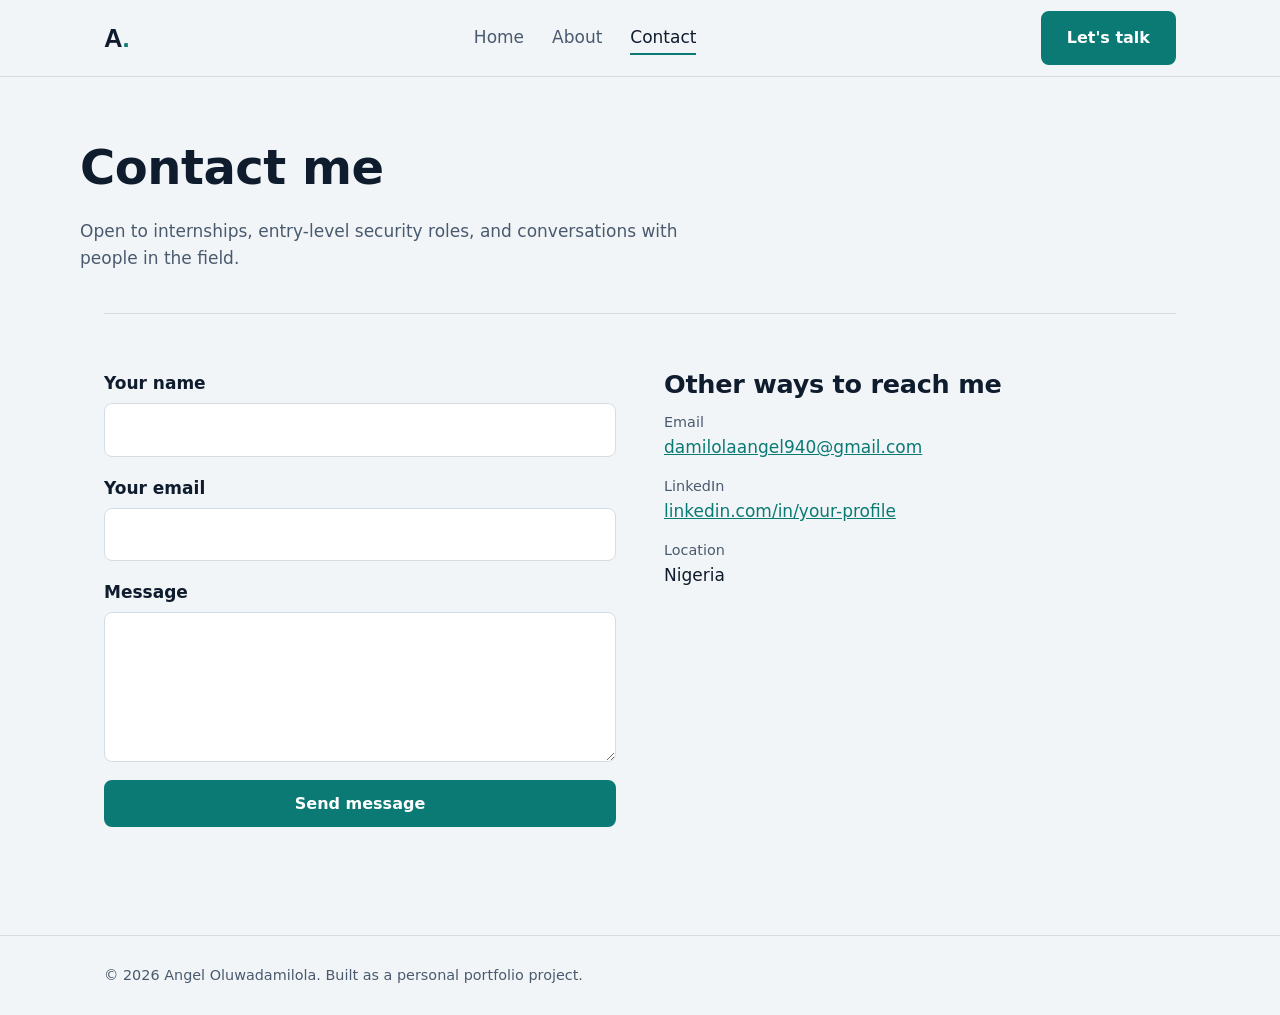
==== contact.html @ 919e04f5 "Add files via upload" ====
<!DOCTYPE html>
<html lang="en">
<head>
<meta charset="utf-8">
<meta name="viewport" content="width=device-width, initial-scale=1">
<meta http-equiv="Content-Security-Policy" content="default-src 'self'; style-src 'self' https://fonts.googleapis.com; font-src https://fonts.gstatic.com; img-src 'self' data:; script-src 'self'; base-uri 'self'; form-action 'none'">
<meta name="referrer" content="strict-origin-when-cross-origin">
<meta name="description" content="Angel, a Biochemistry graduate building a career in cybersecurity.">
<title>Contact | Angel Oluwadamilola</title>
<link rel="preconnect" href="https://fonts.googleapis.com">
<link rel="preconnect" href="https://fonts.gstatic.com" crossorigin>
<link rel="stylesheet" href="https://fonts.googleapis.com/css2?family=Bricolage+Grotesque:wght@600;800&family=Public+Sans:wght@400;500;600&display=swap">
<link rel="stylesheet" href="style.css">
</head>
<body>
<header class="site"><div class="wrap">
<a class="logo" href="index.html">A<span>.</span></a>
<nav aria-label="Main"><ul>
<li><a href="index.html"  >Home</a></li>
<li><a href="about.html"  >About</a></li>
<li><a href="contact.html" aria-current="page" >Contact</a></li>
</ul></nav>
<a class="btn" href="contact.html">Let's talk</a>
</div></header>
<main>
<div class="wrap page-title">
<h1>Contact me</h1>
<p>Open to internships, entry-level security roles, and conversations with people in the field.</p>
</div>
<div class="wrap"><section class="grid2">
<form id="contact-form" novalidate>
<label>Your name<input type="text" id="name" required autocomplete="name"></label>
<label>Your email<input type="email" id="email" required autocomplete="email"></label>
<label>Message<textarea id="message" required></textarea></label>
<button class="btn" type="submit">Send message</button>
<p id="status" role="status"></p>
</form>
<div>
<h2>Other ways to reach me</h2>
<ul class="contact-list">
<li><span>Email</span><a href="mailto:damilolaangel940@gmail.com">damilolaangel940@gmail.com</a></li>
<li><span>LinkedIn</span><a href="https://www.linkedin.com/" rel="noopener">linkedin.com/in/your-profile</a></li>
<li><span>Location</span>Nigeria</li>
</ul>
</div>
</section></div>
<script src="script.js"></script>
</main>
<footer><div class="wrap">&copy; 2026 Angel Oluwadamilola. Built as a personal portfolio project.</div></footer>
</body>
</html>
---- style.css ----
:root{--ink:#0f1c2e;--muted:#4a5a6e;--bg:#f2f5f7;--panel:#ffffff;--accent:#0b7a75;--accent-d:#085c58;--line:#d5dde4;--signal:#e0a030}
@media (prefers-color-scheme:dark){:root{--ink:#e8eef4;--muted:#9fb0c2;--bg:#0c1622;--panel:#122033;--accent:#3cc4bb;--accent-d:#7fe0d9;--line:#24384f;--signal:#f0b84a}}
*{box-sizing:border-box}
html{scroll-behavior:smooth}
body{margin:0;font-family:"Public Sans",system-ui,-apple-system,"Segoe UI",Roboto,sans-serif;background:var(--bg);color:var(--ink);line-height:1.6;font-size:17px}
h1,h2,h3{font-family:"Bricolage Grotesque","Public Sans",system-ui,sans-serif;line-height:1.1;margin:0 0 .5em;letter-spacing:-.01em}
a{color:var(--accent)}
:focus-visible{outline:3px solid var(--signal);outline-offset:3px}
.wrap{max-width:1120px;margin:0 auto;padding:0 24px}
header.site{border-bottom:1px solid var(--line)}
header.site .wrap{display:flex;align-items:center;justify-content:space-between;gap:16px;min-height:76px;flex-wrap:wrap}
.logo{font-family:"Bricolage Grotesque",sans-serif;font-weight:800;font-size:1.6rem;color:var(--ink);text-decoration:none}
.logo span{color:var(--accent)}
nav ul{list-style:none;display:flex;gap:28px;margin:0;padding:0}
nav a{color:var(--muted);text-decoration:none;font-weight:500;padding:6px 0;border-bottom:2px solid transparent}
nav a:hover,nav a[aria-current="page"]{color:var(--ink);border-color:var(--accent)}
.btn{display:inline-block;padding:12px 24px;border-radius:8px;font-weight:600;text-decoration:none;border:2px solid var(--accent);background:var(--accent);color:#fff;font-size:1rem;cursor:pointer;font-family:inherit}
@media (prefers-color-scheme:dark){.btn{color:#04201e}}
.btn:hover{background:var(--accent-d);border-color:var(--accent-d)}
.btn.ghost{background:transparent;color:var(--accent)}
.btn.ghost:hover{background:var(--accent);color:#fff}
.hero{display:grid;grid-template-columns:1.1fr .9fr;gap:48px;align-items:center;padding:72px 0 88px}
.hero h1{font-size:clamp(2.4rem,6vw,4rem);font-weight:800}
.hero h2{font-size:clamp(1.3rem,3vw,1.7rem);color:var(--muted);font-weight:700}
.hero p{max-width:52ch;color:var(--muted)}
.actions{display:flex;gap:14px;flex-wrap:wrap;margin-top:28px}
.portrait{aspect-ratio:4/5;max-width:400px;width:100%;margin-left:auto;border-radius:12px;background:var(--panel);border:1px solid var(--line);display:grid;place-items:center;position:relative;overflow:hidden}
.portrait img{width:100%;height:100%;object-fit:cover;display:block}
.portrait .term{position:absolute;left:16px;right:16px;bottom:16px;background:#0f1c2e;color:#bff3ee;font-family:ui-monospace,Menlo,Consolas,monospace;font-size:.85rem;padding:12px 14px;border-radius:8px;line-height:1.5}
.term b{color:var(--signal);font-weight:600}
main section{padding:56px 0;border-top:1px solid var(--line)}
.page-title{padding:64px 0 24px}
.page-title h1{font-size:clamp(2rem,5vw,3rem)}
.page-title p{color:var(--muted);max-width:60ch}
.grid2{display:grid;grid-template-columns:1fr 1fr;gap:48px}
.prose p{max-width:62ch}
.skills{list-style:none;padding:0;margin:0;display:flex;flex-wrap:wrap;gap:10px}
.skills li{border:1px solid var(--line);background:var(--panel);padding:6px 14px;border-radius:999px;font-size:.95rem}
.timeline{list-style:none;margin:0;padding:0 0 0 22px;border-left:2px solid var(--accent)}
.timeline li{margin-bottom:26px;position:relative}
.timeline li::before{content:"";position:absolute;left:-30px;top:8px;width:12px;height:12px;border-radius:50%;background:var(--bg);border:2px solid var(--accent)}
.timeline h3{font-size:1.1rem;margin-bottom:2px}
.timeline small{color:var(--muted)}
form{display:grid;gap:18px;max-width:560px}
label{font-weight:600;display:grid;gap:6px}
input,textarea{font:inherit;padding:12px 14px;border:1px solid var(--line);border-radius:8px;background:var(--panel);color:var(--ink)}
textarea{min-height:150px;resize:vertical}
.contact-list{list-style:none;padding:0;margin:0;display:grid;gap:14px}
.contact-list span{display:block;color:var(--muted);font-size:.9rem}
.social{display:flex;gap:12px;margin-top:20px}
.social a{width:44px;height:44px;border-radius:50%;border:2px solid var(--accent);display:grid;place-items:center;font-weight:700;text-decoration:none;font-size:.9rem}
.social a:hover{background:var(--accent);color:#fff}
footer{border-top:1px solid var(--line);padding:28px 0;color:var(--muted);font-size:.9rem}
@media (max-width:800px){.hero,.grid2{grid-template-columns:1fr}.portrait{margin:0;max-width:320px}.hero{padding:40px 0 56px}nav ul{gap:18px}}
@media (prefers-reduced-motion:reduce){html{scroll-behavior:auto}}
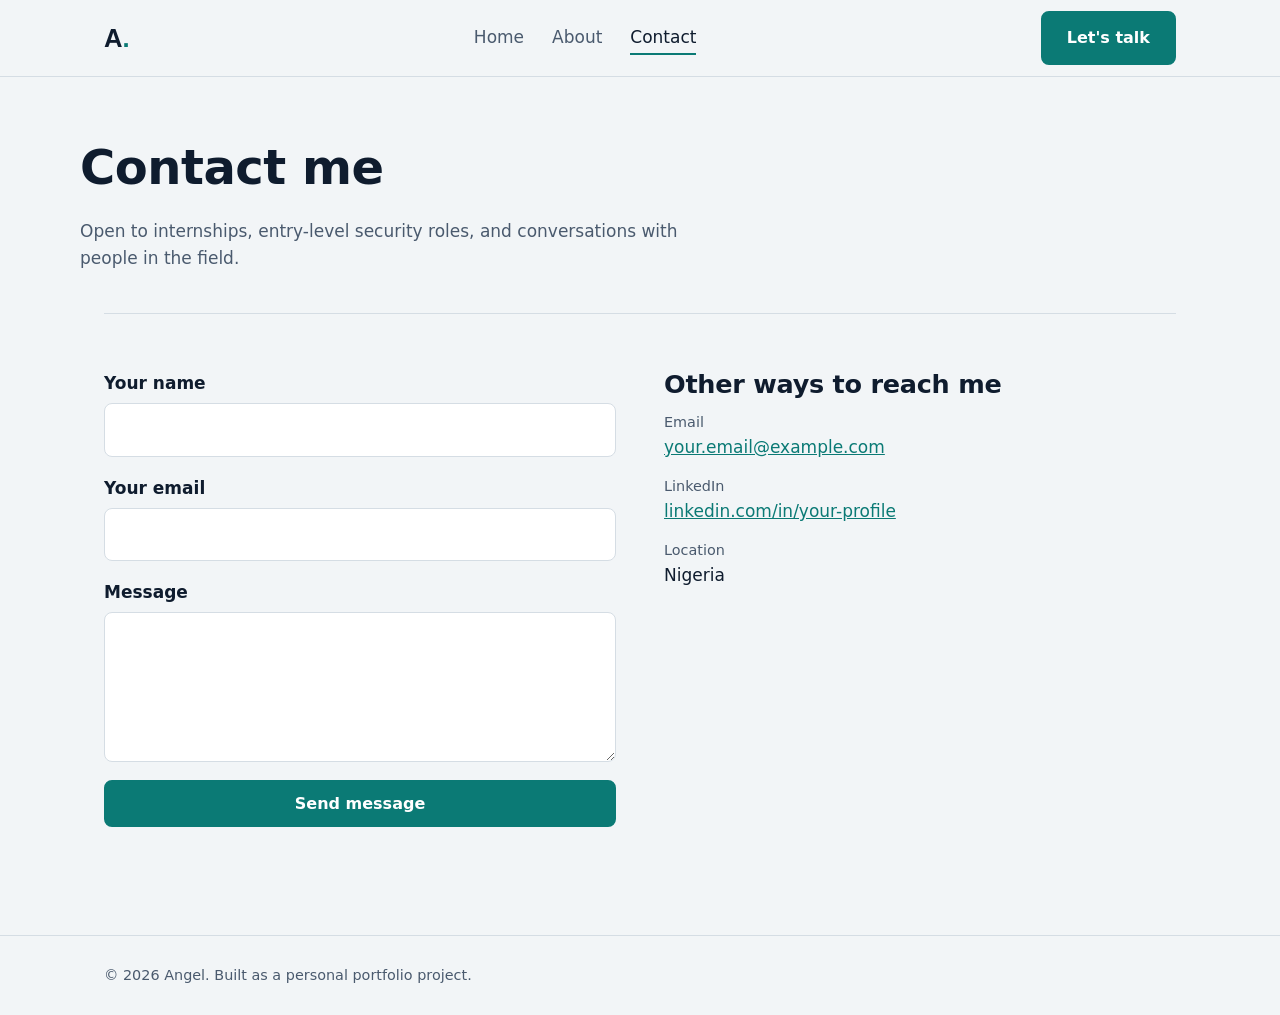
==== commit 0411bd7d: "Add files via upload" ====
--- a/contact.html
+++ b/contact.html
@@ -6,7 +6,7 @@
 <meta http-equiv="Content-Security-Policy" content="default-src 'self'; style-src 'self' https://fonts.googleapis.com; font-src https://fonts.gstatic.com; img-src 'self' data:; script-src 'self'; base-uri 'self'; form-action 'none'">
 <meta name="referrer" content="strict-origin-when-cross-origin">
 <meta name="description" content="Angel, a Biochemistry graduate building a career in cybersecurity.">
-<title>Contact | Angel Oluwadamilola</title>
+<title>Contact | Angel</title>
 <link rel="preconnect" href="https://fonts.googleapis.com">
 <link rel="preconnect" href="https://fonts.gstatic.com" crossorigin>
 <link rel="stylesheet" href="https://fonts.googleapis.com/css2?family=Bricolage+Grotesque:wght@600;800&family=Public+Sans:wght@400;500;600&display=swap">
@@ -38,7 +38,7 @@
 <div>
 <h2>Other ways to reach me</h2>
 <ul class="contact-list">
-<li><span>Email</span><a href="mailto:damilolaangel940@gmail.com">damilolaangel940@gmail.com</a></li>
+<li><span>Email</span><a href="mailto:your.email@example.com">your.email@example.com</a></li>
 <li><span>LinkedIn</span><a href="https://www.linkedin.com/" rel="noopener">linkedin.com/in/your-profile</a></li>
 <li><span>Location</span>Nigeria</li>
 </ul>
@@ -46,6 +46,6 @@
 </section></div>
 <script src="script.js"></script>
 </main>
-<footer><div class="wrap">&copy; 2026 Angel Oluwadamilola. Built as a personal portfolio project.</div></footer>
+<footer><div class="wrap">&copy; 2026 Angel. Built as a personal portfolio project.</div></footer>
 </body>
 </html>
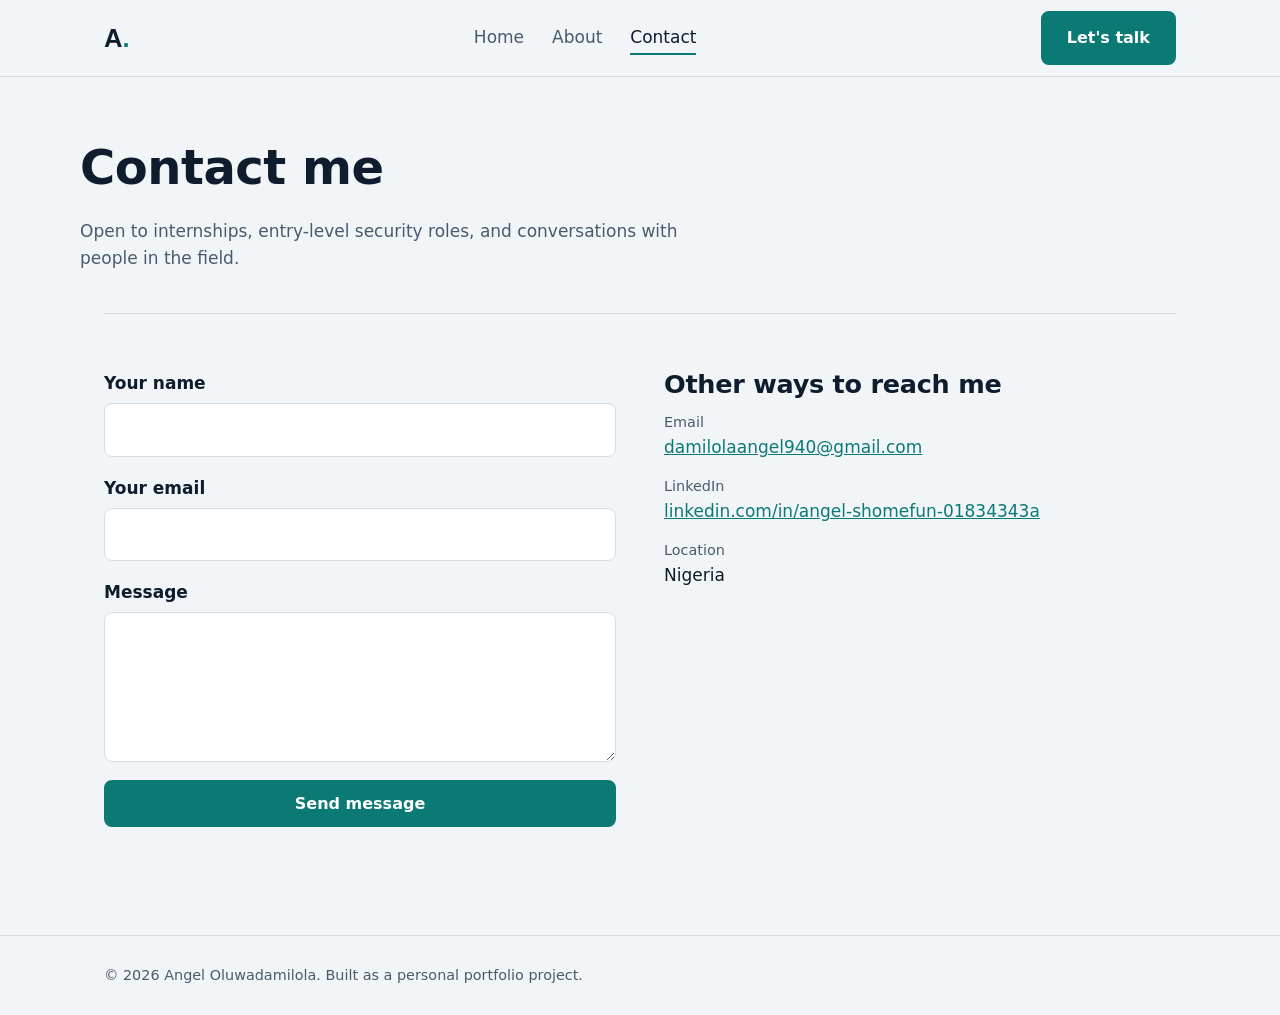
==== commit 99e95ddd: "Add files via upload" ====
--- a/contact.html
+++ b/contact.html
@@ -6,7 +6,7 @@
 <meta http-equiv="Content-Security-Policy" content="default-src 'self'; style-src 'self' https://fonts.googleapis.com; font-src https://fonts.gstatic.com; img-src 'self' data:; script-src 'self'; base-uri 'self'; form-action 'none'">
 <meta name="referrer" content="strict-origin-when-cross-origin">
 <meta name="description" content="Angel, a Biochemistry graduate building a career in cybersecurity.">
-<title>Contact | Angel</title>
+<title>Contact | Angel Oluwadamilola</title>
 <link rel="preconnect" href="https://fonts.googleapis.com">
 <link rel="preconnect" href="https://fonts.gstatic.com" crossorigin>
 <link rel="stylesheet" href="https://fonts.googleapis.com/css2?family=Bricolage+Grotesque:wght@600;800&family=Public+Sans:wght@400;500;600&display=swap">
@@ -38,14 +38,14 @@
 <div>
 <h2>Other ways to reach me</h2>
 <ul class="contact-list">
-<li><span>Email</span><a href="mailto:your.email@example.com">your.email@example.com</a></li>
-<li><span>LinkedIn</span><a href="https://www.linkedin.com/" rel="noopener">linkedin.com/in/your-profile</a></li>
+<li><span>Email</span><a href="mailto:damilolaangel940@gmail.com">damilolaangel940@gmail.com</a></li>
+<li><span>LinkedIn</span><a href="https://www.linkedin.com/in/angel-shomefun-01834343a" rel="noopener">linkedin.com/in/angel-shomefun-01834343a</a></li>
 <li><span>Location</span>Nigeria</li>
 </ul>
 </div>
 </section></div>
 <script src="script.js"></script>
 </main>
-<footer><div class="wrap">&copy; 2026 Angel. Built as a personal portfolio project.</div></footer>
+<footer><div class="wrap">&copy; 2026 Angel Oluwadamilola. Built as a personal portfolio project.</div></footer>
 </body>
 </html>
